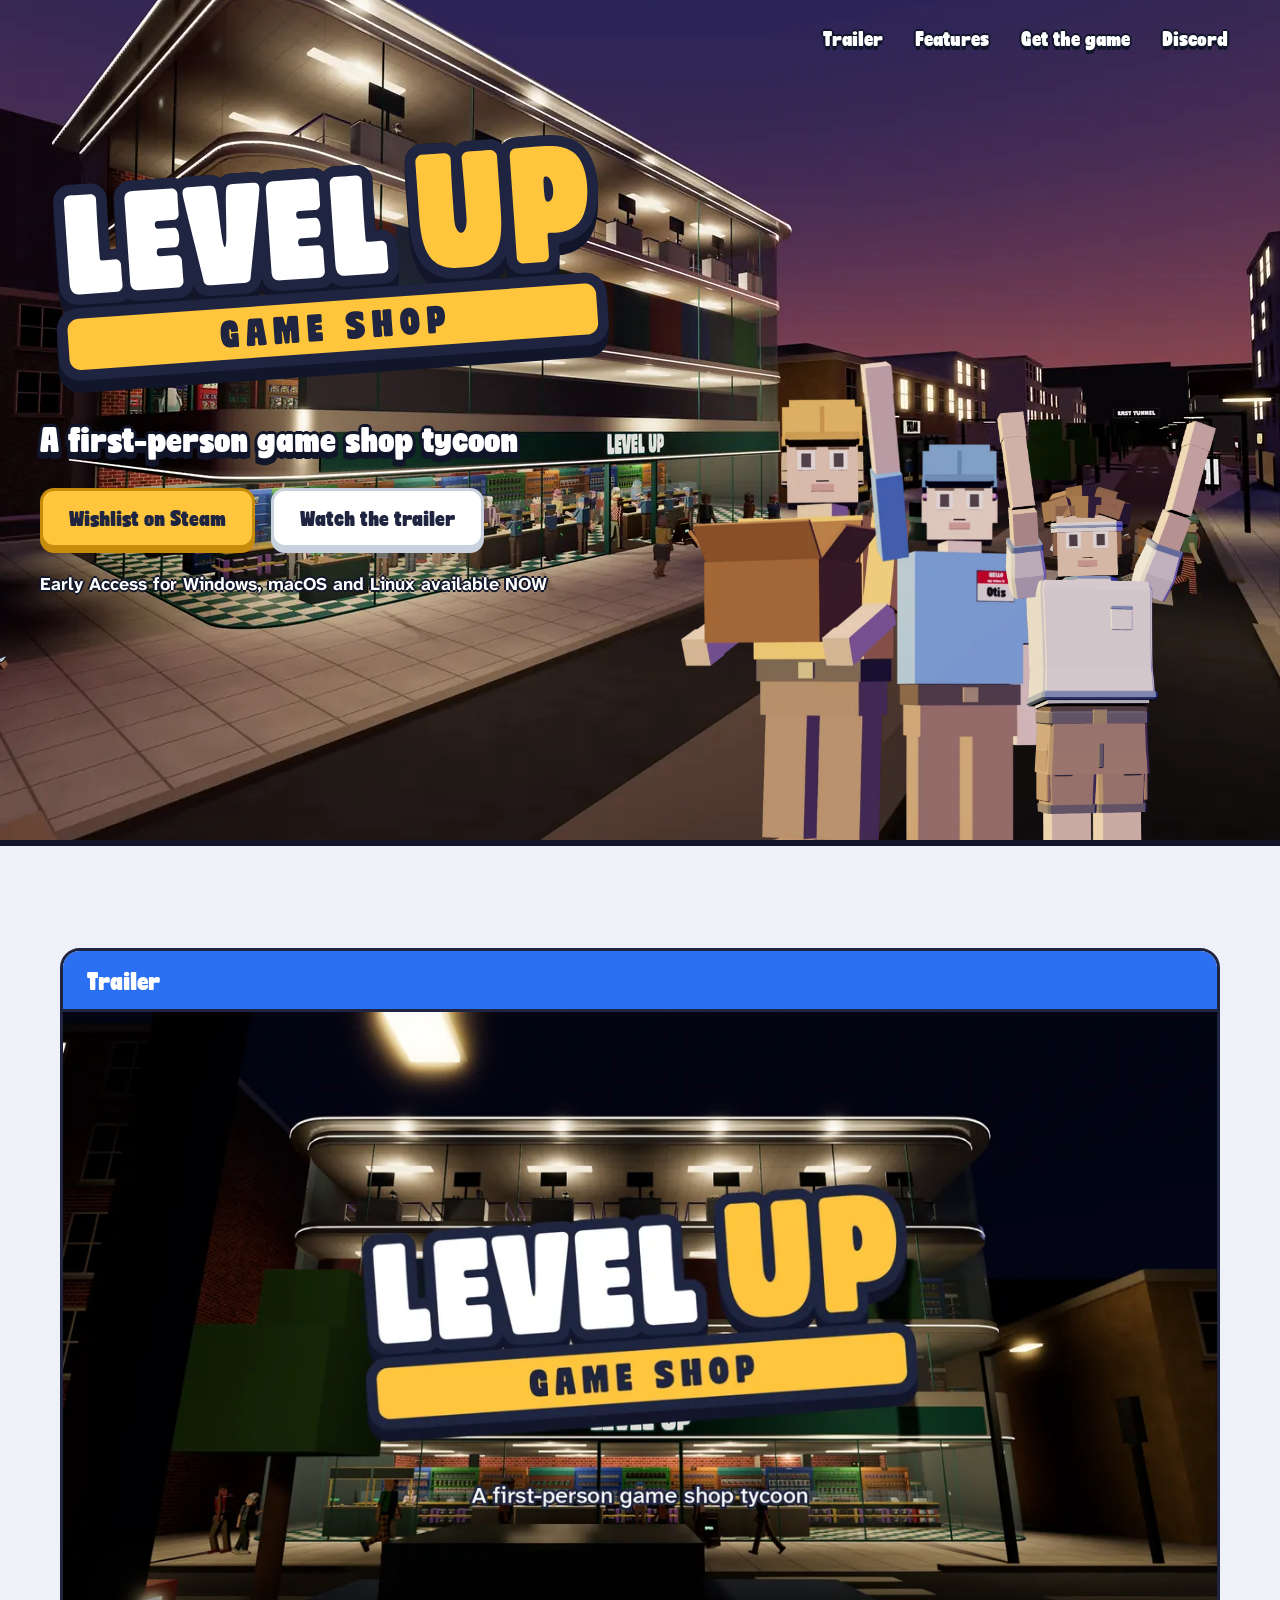
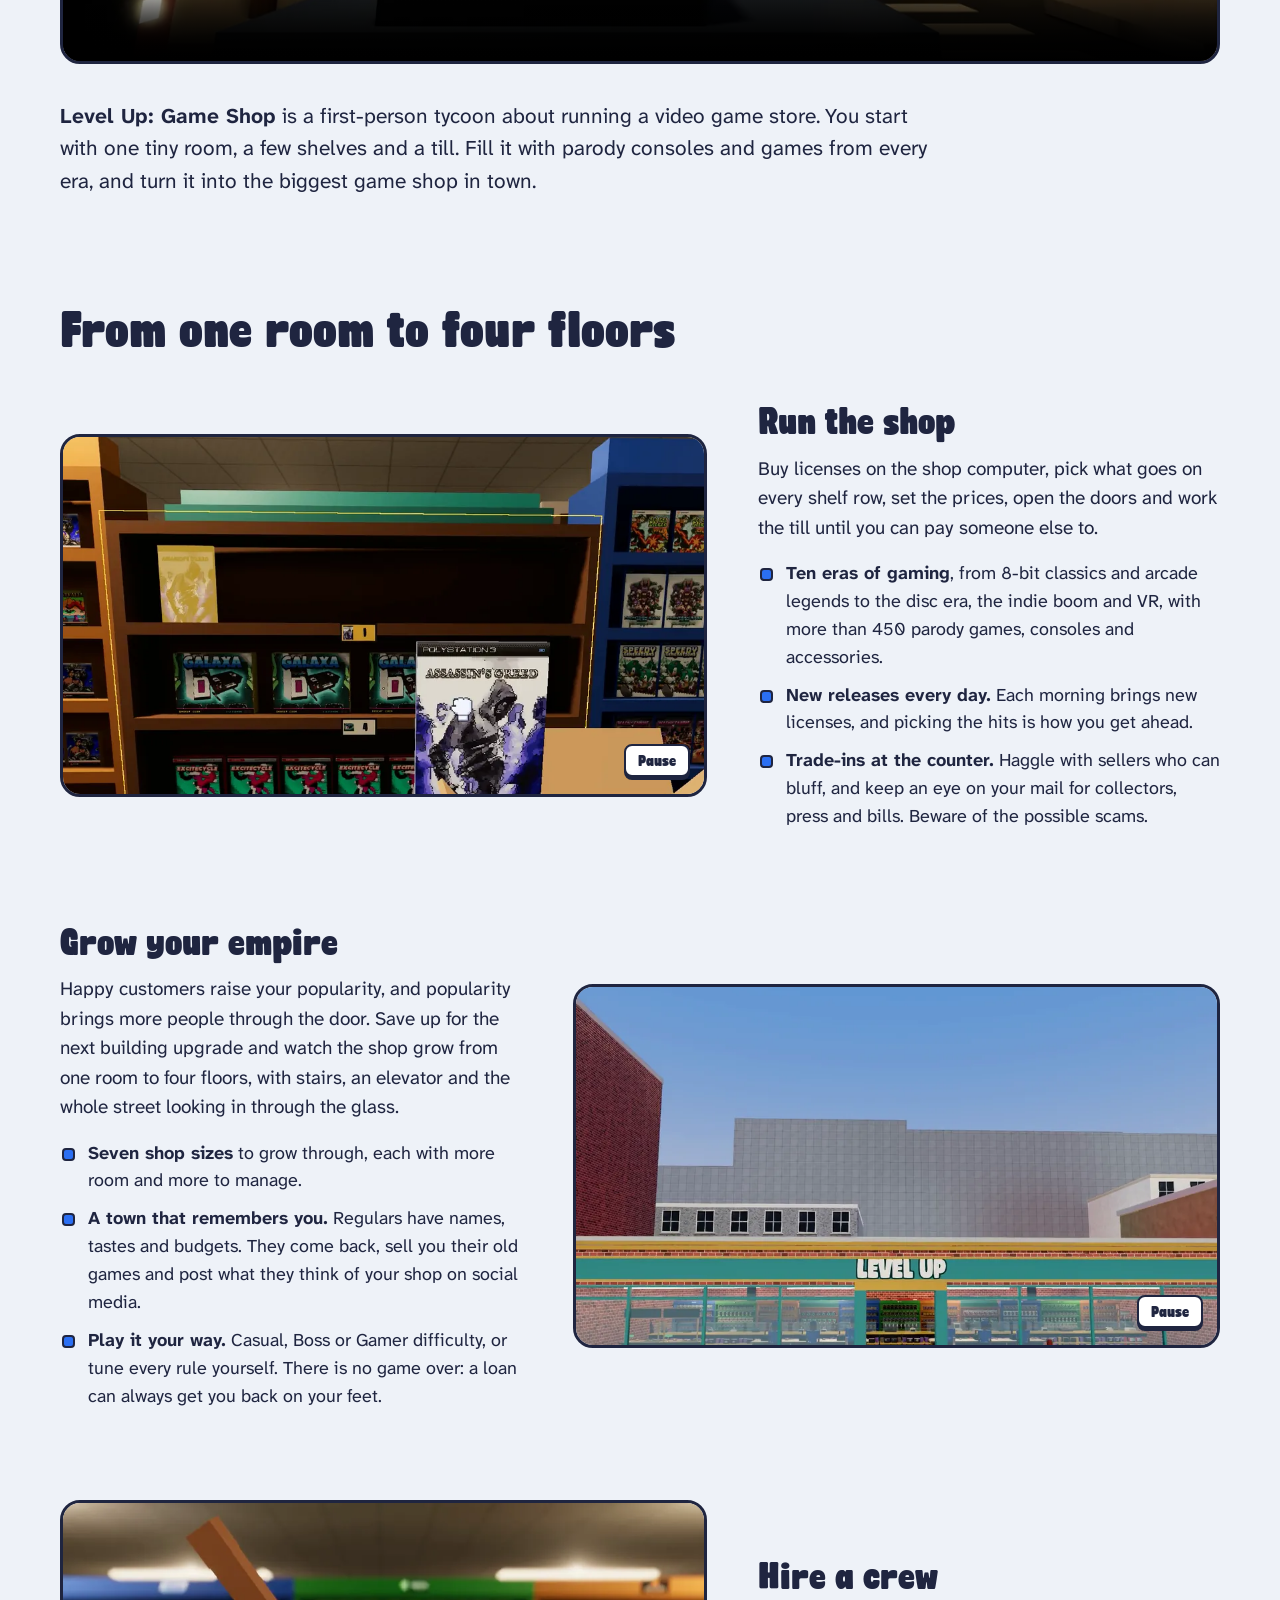
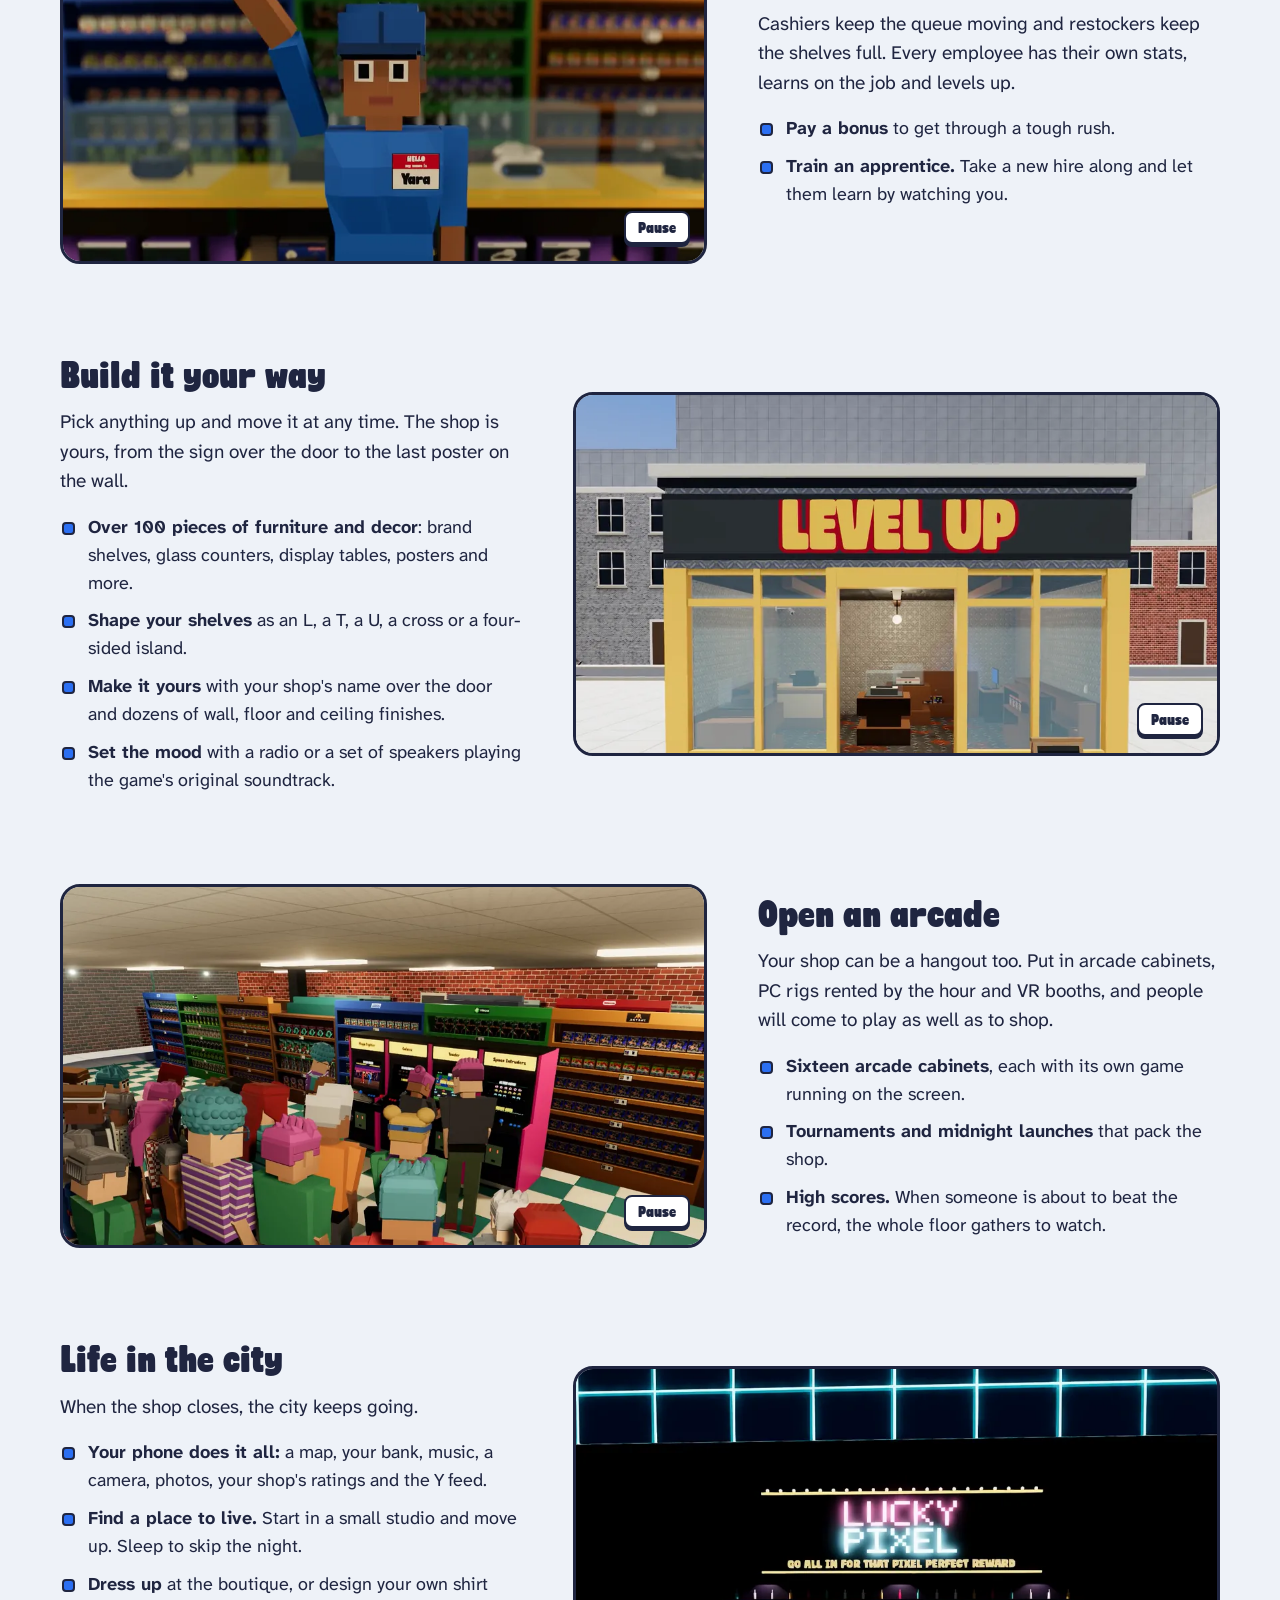
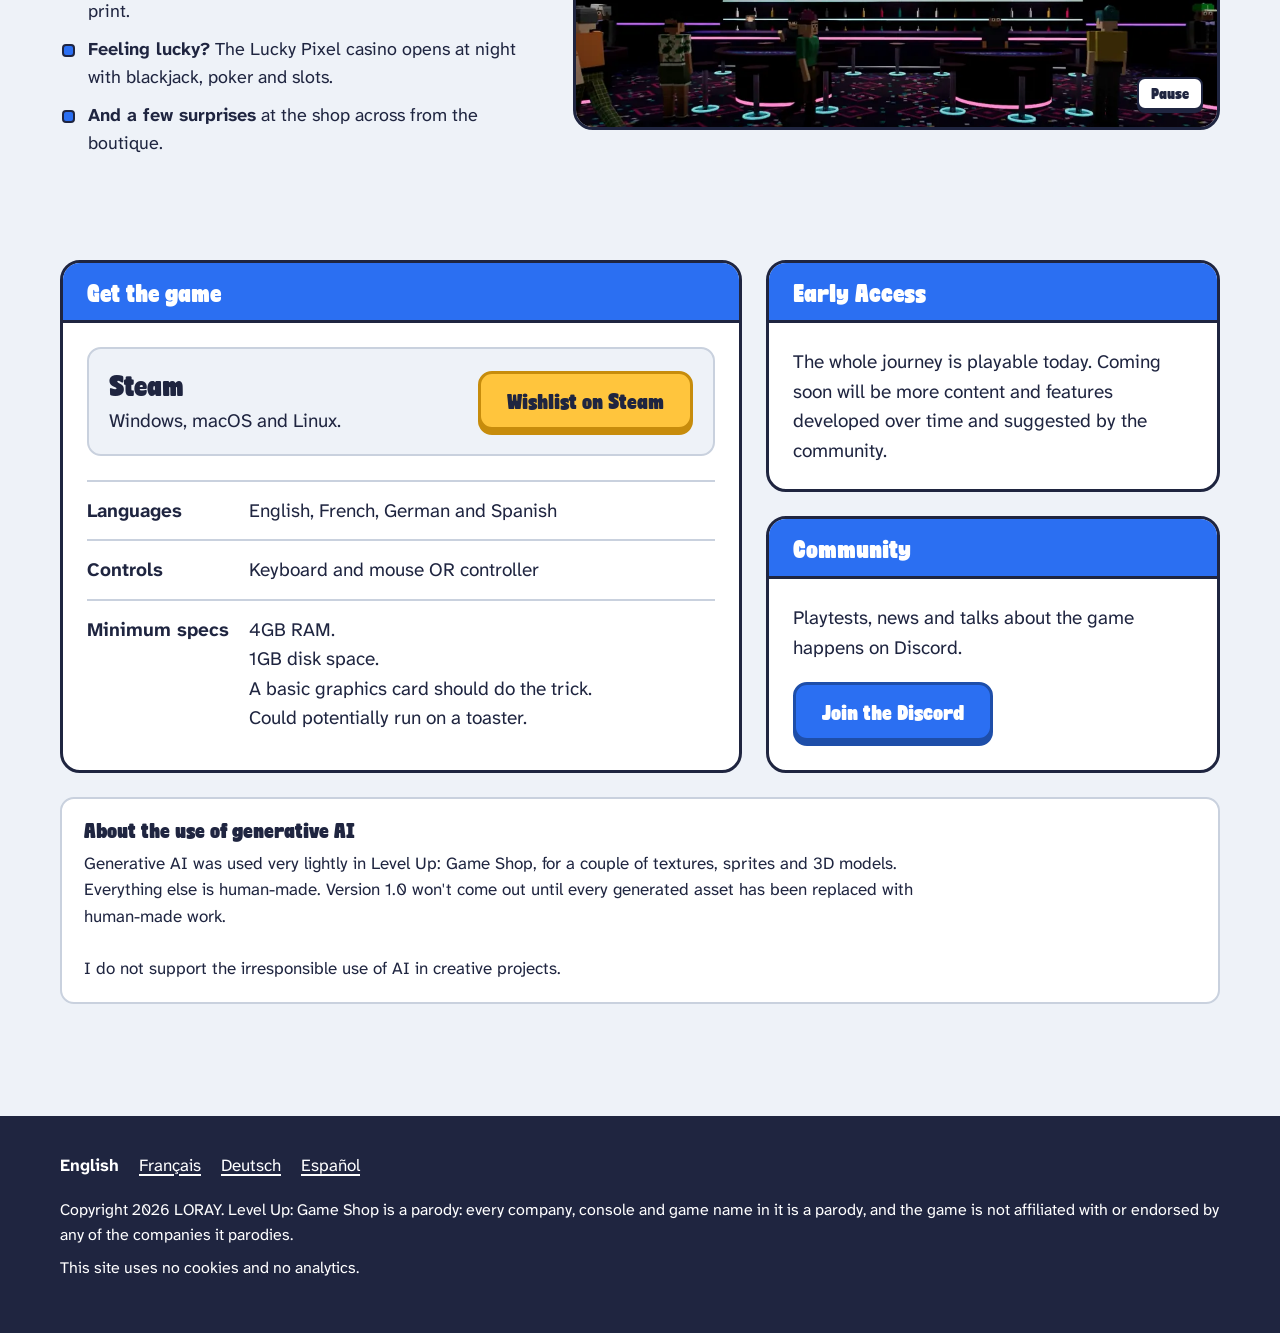
==== index.html @ 119a21a1 "First version of the website" ====
<!doctype html>
<html lang="en">

<head>
  <meta charset="utf-8">
  <meta name="viewport" content="width=device-width, initial-scale=1">
  <title data-i18n="META_TITLE">Level Up: Game Shop ~ A first-person game shop tycoon</title>
  <meta name="description" data-i18n-attr="content: META_DESCRIPTION"
    content="Open a one-room game shop and grow it into a four-floor store. Buy licenses from the 8-bit era to VR, stock the shelves, haggle over trade-ins, hire a crew and open an arcade. Coming soon to Early Access on Steam.">
  <meta name="theme-color" content="#2c2457">
  <link rel="icon" href="img/icon.svg" type="image/svg+xml">
  <link rel="icon" href="img/favicon-32.png" sizes="32x32" type="image/png">
  <link rel="apple-touch-icon" href="img/apple-touch-icon.png">
  <link rel="canonical" href="https://levelupgameshop.com/">
  <meta property="og:type" content="website">
  <meta property="og:url" content="https://levelupgameshop.com/">
  <meta property="og:title" content="Level Up: Game Shop">
  <meta property="og:description"
    content="A first-person game shop tycoon. Start with one tiny room and grow it into the biggest game shop in town.">
  <meta property="og:image" content="https://levelupgameshop.com/img/share.jpg">
  <meta property="og:image:width" content="1200">
  <meta property="og:image:height" content="630">
  <meta name="twitter:card" content="summary_large_image">
  <script src="js/i18n.js"></script>
  <link rel="preload" href="fonts/super-mellow.woff2" as="font" type="font/woff2" crossorigin>
  <link rel="stylesheet" href="css/site.css">
  <script src="js/site.js" defer></script>
</head>

<body>
  <a class="skip" href="#main" data-i18n="SKIP">Skip to content</a>

  <header class="hero" id="top">
    <img class="hero-plate" src="img/hero-1280.webp" srcset="img/hero-1280.webp 1280w, img/hero-2560.webp 2560w"
      sizes="100vw" alt="" fetchpriority="high">
    <nav class="nav" aria-label="Main" data-i18n-attr="aria-label: NAV_LABEL">
      <ul>
        <li class="nav-trailer"><a href="#trailer" data-i18n="NAV_TRAILER">Trailer</a></li>
        <li><a href="#features" data-i18n="NAV_FEATURES">Features</a></li>
        <li><a href="#get" data-i18n="NAV_GET">Get the game</a></li>
        <li><a href="https://discord.gg/MetKdqtyPT">Discord</a></li>
      </ul>
    </nav>
    <div class="pitch">
      <h1 class="logo"><img src="img/logo.svg" alt="Level Up: Game Shop" width="1266" height="637"></h1>
      <p class="tagline" data-i18n="HERO_TAGLINE">A first-person game shop tycoon</p>
      <div class="actions">
        <a class="button button-gold" href="https://store.steampowered.com/app/STEAM_APP_ID/" data-i18n="BTN_WISHLIST">Wishlist on Steam</a>
        <a class="button button-paper" href="#trailer" data-play-trailer data-i18n="BTN_TRAILER">Watch the trailer</a>
      </div>
      <p class="status" data-i18n="HERO_STATUS">Early Access for Windows, macOS and Linux available NOW</p>
    </div>
    <div class="crew" aria-hidden="true">
      <img class="crew-restocker" src="img/restocker.webp" alt="" width="348" height="900">
      <img class="crew-cashier" src="img/cashier.webp" alt="" width="259" height="900">
      <img class="crew-customer" src="img/sports_guy.webp" alt="" width="696" height="1842">
    </div>
  </header>

  <main id="main">
    <section class="section trailer" id="trailer" aria-labelledby="trailer-title">
      <div class="card">
        <h2 class="band" id="trailer-title" data-i18n="TRAILER_TITLE">Trailer</h2>
        <video class="trailer-video" controls preload="none" playsinline poster="img/trailer-poster.webp">
          <source src="video/trailer-1080p.mp4" type="video/mp4" media="(min-width: 800px)">
          <source src="video/trailer-720p.mp4" type="video/mp4">
        </video>
      </div>
      <p class="intro" data-i18n="INTRO"><strong>Level Up: Game Shop</strong> is a first-person tycoon about running a video game store.
        You start with one tiny room, a few shelves and a till. Fill it with parody consoles and games from every era,
        and turn it into the biggest game shop in town.</p>
    </section>

    <section class="section features" id="features" aria-labelledby="features-title">
      <h2 class="title" id="features-title" data-i18n="FEATURES_TITLE">From one room to four floors</h2>

      <article class="feature">
        <figure class="clip">
          <video muted loop playsinline preload="none" poster="img/run.webp" data-clip>
            <source src="video/run.mp4" type="video/mp4">
          </video>
          <button class="clip-toggle" type="button" data-play="Play" data-pause="Pause"
            data-i18n-attr="data-play: CLIP_PLAY; data-pause: CLIP_PAUSE">Pause</button>
        </figure>
        <div class="feature-text">
          <h3 data-i18n="RUN_TITLE">Run the shop</h3>
          <p data-i18n="RUN_TEXT">Buy licenses on the shop computer, pick what goes on every shelf
            row, set the prices, open the doors and work the till until you can pay someone else to.</p>
          <ul>
            <li data-i18n="RUN_1"><strong>Ten eras of gaming</strong>, from 8-bit classics and arcade legends to the disc era, the indie
              boom and VR, with more than 450 parody games, consoles and accessories.</li>
            <li data-i18n="RUN_2"><strong>New releases every day.</strong> Each morning brings new licenses, and picking the hits
              is how you get ahead.</li>
            <li data-i18n="RUN_3"><strong>Trade-ins at the counter.</strong> Haggle with sellers who can bluff, and keep an eye on your mail
              for collectors, press and bills. Beware of the possible scams.</li>
          </ul>
        </div>
      </article>

      <article class="feature">
        <figure class="clip">
          <video muted loop playsinline preload="none" poster="img/grow.webp" data-clip>
            <source src="video/grow.mp4" type="video/mp4">
          </video>
          <button class="clip-toggle" type="button" data-play="Play" data-pause="Pause"
            data-i18n-attr="data-play: CLIP_PLAY; data-pause: CLIP_PAUSE">Pause</button>
        </figure>
        <div class="feature-text">
          <h3 data-i18n="GROW_TITLE">Grow your empire</h3>
          <p data-i18n="GROW_TEXT">Happy customers raise your popularity, and popularity brings more people through the door. Save up for the
            next building upgrade and watch the shop grow from one room to four floors, with stairs, an elevator and the
            whole street looking in through the glass.</p>
          <ul>
            <li data-i18n="GROW_1"><strong>Seven shop sizes</strong> to grow through, each with more room and more to manage.</li>
            <li data-i18n="GROW_2"><strong>A town that remembers you.</strong> Regulars have names, tastes and budgets. They come back,
              sell you their old games and post what they think of your shop on social media.</li>
            <li data-i18n="GROW_3"><strong>Play it your way.</strong> Casual, Boss or Gamer difficulty, or tune every rule yourself. There
              is no game over: a loan can always get you back on your feet.</li>
          </ul>
        </div>
      </article>

      <article class="feature">
        <figure class="clip">
          <video muted loop playsinline preload="none" poster="img/crew.webp" data-clip>
            <source src="video/crew.mp4" type="video/mp4">
          </video>
          <button class="clip-toggle" type="button" data-play="Play" data-pause="Pause"
            data-i18n-attr="data-play: CLIP_PLAY; data-pause: CLIP_PAUSE">Pause</button>
        </figure>
        <div class="feature-text">
          <h3 data-i18n="CREW_TITLE">Hire a crew</h3>
          <p data-i18n="CREW_TEXT">Cashiers keep the queue moving and restockers keep the shelves full. Every employee has their own stats,
            learns on the job and levels up.</p>
          <ul>
            <li data-i18n="CREW_1"><strong>Pay a bonus</strong> to get through a tough rush.</li>
            <li data-i18n="CREW_2"><strong>Train an apprentice.</strong> Take a new hire along and let them learn by watching you.</li>
          </ul>
        </div>
      </article>

      <article class="feature">
        <figure class="clip">
          <video muted loop playsinline preload="none" poster="img/build.webp" data-clip>
            <source src="video/build.mp4" type="video/mp4">
          </video>
          <button class="clip-toggle" type="button" data-play="Play" data-pause="Pause"
            data-i18n-attr="data-play: CLIP_PLAY; data-pause: CLIP_PAUSE">Pause</button>
        </figure>
        <div class="feature-text">
          <h3 data-i18n="BUILD_TITLE">Build it your way</h3>
          <p data-i18n="BUILD_TEXT">Pick anything up and move it at any time. The shop is yours, from the sign over the door to the last poster
            on the wall.</p>
          <ul>
            <li data-i18n="BUILD_1"><strong>Over 100 pieces of furniture and decor</strong>: brand shelves, glass counters, display tables,
              posters and more.</li>
            <li data-i18n="BUILD_2"><strong>Shape your shelves</strong> as an L, a T, a U, a cross or a four-sided island.</li>
            <li data-i18n="BUILD_3"><strong>Make it yours</strong> with your shop's name over the door and dozens of wall, floor and ceiling
              finishes.</li>
            <li data-i18n="BUILD_4"><strong>Set the mood</strong> with a radio or a set of speakers playing the game's original soundtrack.
            </li>
          </ul>
        </div>
      </article>

      <article class="feature">
        <figure class="clip">
          <video muted loop playsinline preload="none" poster="img/arcade.webp" data-clip>
            <source src="video/arcade.mp4" type="video/mp4">
          </video>
          <button class="clip-toggle" type="button" data-play="Play" data-pause="Pause"
            data-i18n-attr="data-play: CLIP_PLAY; data-pause: CLIP_PAUSE">Pause</button>
        </figure>
        <div class="feature-text">
          <h3 data-i18n="ARCADE_TITLE">Open an arcade</h3>
          <p data-i18n="ARCADE_TEXT">Your shop can be a hangout too. Put in arcade cabinets, PC rigs rented by the hour and VR booths, and
            people will come to play as well as to shop.</p>
          <ul>
            <li data-i18n="ARCADE_1"><strong>Sixteen arcade cabinets</strong>, each with its own game running on the screen.</li>
            <li data-i18n="ARCADE_2"><strong>Tournaments and midnight launches</strong> that pack the shop.</li>
            <li data-i18n="ARCADE_3"><strong>High scores.</strong> When someone is about to beat the record, the whole floor gathers to
              watch.</li>
          </ul>
        </div>
      </article>

      <article class="feature">
        <figure class="clip">
          <video muted loop playsinline preload="none" poster="img/city.webp" data-clip>
            <source src="video/city.mp4" type="video/mp4">
          </video>
          <button class="clip-toggle" type="button" data-play="Play" data-pause="Pause"
            data-i18n-attr="data-play: CLIP_PLAY; data-pause: CLIP_PAUSE">Pause</button>
        </figure>
        <div class="feature-text">
          <h3 data-i18n="CITY_TITLE">Life in the city</h3>
          <p data-i18n="CITY_TEXT">When the shop closes, the city keeps going.</p>
          <ul>
            <li data-i18n="CITY_1"><strong>Your phone does it all:</strong> a map, your bank, music, a camera, photos, your shop's ratings
              and the Y feed.</li>
            <li data-i18n="CITY_2"><strong>Find a place to live.</strong> Start in a small studio and move up. Sleep to skip the night.
            </li>
            <li data-i18n="CITY_3"><strong>Dress up</strong> at the boutique, or design your own shirt print.</li>
            <li data-i18n="CITY_4"><strong>Feeling lucky?</strong> The Lucky Pixel casino opens at night with blackjack, poker and slots.
            </li>
            <li data-i18n="CITY_5"><strong>And a few surprises</strong> at the shop across from the boutique.</li>
          </ul>
        </div>
      </article>
    </section>

    <section class="section get" id="get" aria-label="Get the game" data-i18n-attr="aria-label: GET_TITLE">
      <div class="card card-store">
        <h2 class="band" data-i18n="GET_TITLE">Get the game</h2>
        <div class="card-body">
          <ul class="stores">
            <li class="store">
              <div class="store-text">
                <h3>Steam</h3>
                <p data-i18n="STEAM_PLATFORMS">Windows, macOS and Linux.</p>
              </div>
              <a class="button button-gold" href="https://store.steampowered.com/app/STEAM_APP_ID/" data-i18n="BTN_WISHLIST">Wishlist on
                Steam</a>
            </li>
          </ul>
          <dl class="facts">
            <div>
              <dt data-i18n="FACT_LANGUAGES">Languages</dt>
              <dd data-i18n="FACT_LANGUAGES_VALUE">English, French, German and Spanish</dd>
            </div>
            <div>
              <dt data-i18n="FACT_CONTROLS">Controls</dt>
              <dd data-i18n="FACT_CONTROLS_VALUE">Keyboard and mouse OR controller</dd>
            </div>
            <div>
              <dt data-i18n="FACT_SPECS">Minimum specs</dt>
              <dd data-i18n="FACT_SPECS_VALUE">4GB RAM.<br>1GB disk space.<br>A basic graphics card should do the trick.<br>Could potentially run on a toaster.</dd>
            </div>
          </dl>
        </div>
      </div>

      <div class="card">
        <h2 class="band" data-i18n="EA_TITLE">Early Access</h2>
        <div class="card-body">
          <p data-i18n="EA_TEXT">The whole journey is playable today. Coming soon will be more content and features developed over time and
            suggested by the community.</p>
        </div>
      </div>

      <div class="card">
        <h2 class="band" data-i18n="COMMUNITY_TITLE">Community</h2>
        <div class="card-body">
          <p data-i18n="COMMUNITY_TEXT">Playtests, news and talks about the game happens on Discord.</p>
          <a class="button button-chrome" href="https://discord.gg/MetKdqtyPT" data-i18n="BTN_DISCORD">Join the Discord</a>
        </div>
      </div>

      <aside class="notice" aria-labelledby="ai-title">
        <h2 class="notice-title" id="ai-title" data-i18n="AI_TITLE">About the use of generative AI</h2>
        <p data-i18n="AI_TEXT">Generative AI was used very lightly in Level Up: Game Shop, for a couple of textures, sprites and 3D
          models. Everything else is human-made. Version 1.0 won't come out until every generated asset has been replaced
          with human-made work.<br><br>I do not support the irresponsible use of AI in creative projects.</p>
      </aside>
    </section>
  </main>

  <footer class="footer">
    <nav class="languages" aria-label="Language" data-i18n-attr="aria-label: FOOTER_LANGUAGE">
      <ul>
        <li><a href="?lang=en" hreflang="en" lang="en" data-language="en">English</a></li>
        <li><a href="?lang=fr" hreflang="fr" lang="fr" data-language="fr">Français</a></li>
        <li><a href="?lang=de" hreflang="de" lang="de" data-language="de">Deutsch</a></li>
        <li><a href="?lang=es" hreflang="es" lang="es" data-language="es">Español</a></li>
      </ul>
    </nav>
    <p data-i18n="FOOTER_LEGAL">Copyright 2026 LORAY. Level Up: Game Shop is a parody: every company, console and game name in it is a parody,
      and the game is not affiliated with or endorsed by any of the companies it parodies.</p>
    <p data-i18n="FOOTER_PRIVACY">This site uses no cookies and no analytics.</p>
  </footer>
</body>

</html>
---- css/site.css ----
@font-face {
  font-family: "Super Mellow";
  src: url("../fonts/super-mellow.woff2") format("woff2");
  font-display: swap;
}

@font-face {
  font-family: "Atkinson Hyperlegible Next";
  src: url("../fonts/atkinson-hyperlegible-next.woff2") format("woff2");
  font-weight: 200 800;
  font-display: swap;
}

:root {
  --ink: #1f2540;
  --edge: #12162b;
  --paper: #ffffff;
  --frost: #eef2f8;
  --line: #c9d1de;
  --night: #2c2457;
  --chrome: #2b6ff2;
  --chrome-deep: #1e4ea9;
  --chrome-hover: #4a85f4;
  --chrome-ink: #2b6ff2;
  --gold: #ffc53d;
  --gold-deep: #c78c0c;
  --gold-hover: #ffd36b;
  --white: #ffffff;
  --display: "Super Mellow", "Arial Rounded MT Bold", system-ui, sans-serif;
  --body: "Atkinson Hyperlegible Next", system-ui, sans-serif;
  --gutter: clamp(16px, 4vw, 40px);
  --outline-text: 0 3px 0 var(--edge), 3px 0 0 var(--edge), -3px 0 0 var(--edge), 0 -3px 0 var(--edge),
    2px 2px 0 var(--edge), -2px 2px 0 var(--edge), 2px -2px 0 var(--edge), -2px -2px 0 var(--edge),
    0 7px 0 var(--edge), 3px 6px 0 var(--edge), -3px 6px 0 var(--edge);
  color-scheme: light;
}

@media (prefers-color-scheme: dark) {
  :root {
    --ink: #f3f5f9;
    --paper: #1b2030;
    --frost: #262d40;
    --line: #3b445c;
    --chrome-ink: #6e9cf6;
    color-scheme: dark;
  }
}

*,
*::before,
*::after {
  box-sizing: border-box;
}

html {
  -webkit-text-size-adjust: 100%;
}

.translating body {
  visibility: hidden;
}

@media (prefers-reduced-motion: no-preference) {
  html {
    scroll-behavior: smooth;
  }
}

body {
  margin: 0;
  background: var(--frost);
  color: var(--ink);
  font: 400 19px/1.55 var(--body);
}

img {
  pointer-events: none;
  -khtml-user-select: none;
  -o-user-select: none;
  -moz-user-select: none;
  -webkit-user-select: none;
  user-select: none;
}

img,
video {
  max-width: 100%;
}

a {
  color: var(--chrome-ink);
  text-decoration-thickness: 2px;
  text-underline-offset: 3px;
}

:focus-visible {
  outline: 3px solid var(--chrome-ink);
  outline-offset: 4px;
  border-radius: 6px;
}

::selection {
  background: var(--chrome);
  color: var(--white);
}

.skip {
  position: absolute;
  left: 16px;
  top: -80px;
  z-index: 10;
  padding: 10px 16px;
  background: var(--paper);
  color: var(--ink);
  border: 3px solid var(--ink);
  border-radius: 10px;
  font: 18px/1 var(--display);
  text-decoration: none;
}

.skip:focus {
  top: 16px;
}

.button {
  --fill: var(--paper);
  --shade: var(--line);
  --hover: var(--frost);
  --on: var(--ink);
  display: inline-block;
  margin-bottom: 5px;
  padding: 15px 26px 14px;
  border: 3px solid var(--shade);
  border-radius: 14px;
  background: var(--fill);
  box-shadow: 0 5px 0 var(--shade);
  color: var(--on);
  font: 22px/1.1 var(--display);
  text-align: center;
  text-decoration: none;
  cursor: pointer;
  transition: background-color 80ms linear;
}

.button:hover {
  background: var(--hover);
}

.button:active {
  transform: translateY(5px);
  box-shadow: 0 0 0 var(--shade);
}

.button-gold {
  --fill: var(--gold);
  --shade: var(--gold-deep);
  --hover: var(--gold-hover);
  --on: #1f2540;
}

.button-chrome {
  --fill: var(--chrome);
  --shade: var(--chrome-deep);
  --hover: var(--chrome-hover);
  --on: var(--white);
}

.hero {
  position: relative;
  isolation: isolate;
  display: grid;
  grid-template-rows: auto 1fr;
  min-height: clamp(640px, 94vh, 980px);
  overflow: hidden;
  background: var(--night);
  border-bottom: 6px solid var(--edge);
}

.hero :focus-visible {
  outline-color: var(--white);
}

.hero-plate {
  position: absolute;
  inset: 0;
  z-index: -2;
  width: 100%;
  height: 100%;
  object-fit: cover;
  object-position: 40% 62%;
}

.nav {
  padding: 20px var(--gutter);
}

.nav ul {
  display: flex;
  flex-wrap: wrap;
  justify-content: flex-end;
  gap: 4px 8px;
  margin: 0;
  padding: 0;
  list-style: none;
}

.nav a {
  display: block;
  padding: 6px 12px;
  color: var(--white);
  font: 21px/1.2 var(--display);
  text-decoration: none;
  text-shadow: 0 2px 0 var(--edge), 2px 0 0 var(--edge), -2px 0 0 var(--edge), 0 -2px 0 var(--edge),
    0 4px 0 var(--edge);
}

.nav a:hover {
  color: var(--gold);
}

.pitch {
  align-self: start;
  width: min(100%, max(680px, 46vw));
  padding: clamp(8px, 4vh, 56px) var(--gutter) 40px;
}

.logo {
  margin: 0;
}

.logo img {
  display: block;
  width: 100%;
  height: auto;
  margin-left: -1.5%;
}

.tagline {
  margin: 4px 0 28px;
  color: var(--white);
  font: clamp(26px, 3.2vw, 36px)/1.15 var(--display);
  text-shadow: var(--outline-text);
}

.actions {
  display: flex;
  flex-wrap: wrap;
  gap: 12px 16px;
}

.status {
  margin: 18px 0 0;
  color: var(--white);
  font-weight: 700;
  font-size: 18px;
  text-shadow: 0 2px 0 var(--edge), 2px 0 0 var(--edge), -2px 0 0 var(--edge), 0 -2px 0 var(--edge);
}

.crew {
  position: absolute;
  right: clamp(0px, 5vw, 96px);
  bottom: 0;
  z-index: -1;
  --crew-height: min(70vh, 660px);
  display: flex;
  align-items: flex-end;
  height: var(--crew-height);
  transform: translateY(24%);
  pointer-events: none;
}

.crew img {
  width: auto;
  height: 100%;
}

.crew .crew-restocker {
  height: 94%;
  margin-right: calc(var(--crew-height) * -0.08);
}

.crew .crew-customer {
  height: 92%;
  margin-left: calc(var(--crew-height) * -0.07);
}

@media (prefers-reduced-motion: no-preference) {
  .js .crew img {
    transform: translateY(100%);
  }

  .js .crew.is-up img {
    animation: rise 680ms cubic-bezier(0.2, 1.4, 0.45, 1) both;
  }

  .js .crew.is-up .crew-cashier {
    animation-delay: 250ms;
  }

  .js .crew.is-up .crew-restocker {
    animation-delay: 400ms;
  }

  .js .crew.is-up .crew-customer {
    animation-delay: 550ms;
  }
}

@keyframes rise {
  from {
    transform: translateY(100%);
  }

  to {
    transform: none;
  }
}

.section {
  max-width: 1240px;
  margin: 0 auto;
  padding: clamp(56px, 8vw, 104px) var(--gutter) 0;
}

.card {
  overflow: hidden;
  background: var(--paper);
  border: 3px solid var(--ink);
  border-radius: 20px;
}

.band {
  margin: 0;
  padding: 14px 24px 12px;
  background: var(--chrome);
  border-bottom: 3px solid var(--ink);
  color: var(--white);
  font: 400 26px/1.2 var(--display);
}

.card-body {
  padding: 24px;
}

.card-body > p {
  margin: 0 0 20px;
}

.card-body > p:last-child {
  margin-bottom: 0;
}

.trailer-video {
  display: block;
  width: 100%;
  aspect-ratio: 16 / 9;
  background: var(--edge);
}

.intro {
  max-width: 62ch;
  margin: 36px 0 0;
  font-size: 21px;
}

.title {
  margin: 0 0 44px;
  font: 400 clamp(36px, 5vw, 52px)/1.08 var(--display);
}

.feature {
  display: grid;
  grid-template-columns: minmax(0, 7fr) minmax(0, 5fr);
  align-items: center;
  gap: 28px clamp(24px, 4vw, 56px);
  margin-bottom: clamp(56px, 7vw, 96px);
}

.feature:nth-of-type(even) {
  grid-template-columns: minmax(0, 5fr) minmax(0, 7fr);
}

.feature:nth-of-type(even) .clip {
  order: 2;
}

.feature:last-child {
  margin-bottom: 0;
}

.clip {
  position: relative;
  margin: 0;
  overflow: hidden;
  aspect-ratio: 16 / 9;
  background: var(--edge);
  border: 3px solid var(--ink);
  border-radius: 20px;
}

.clip video {
  display: block;
  width: 100%;
  height: 100%;
  object-fit: cover;
}

.clip-toggle {
  position: absolute;
  right: 14px;
  bottom: 17px;
  padding: 7px 12px 6px;
  background: #ffffff;
  border: 2px solid #1f2540;
  border-radius: 8px;
  box-shadow: 0 3px 0 #1f2540;
  color: #1f2540;
  font: 16px/1 var(--display);
  cursor: pointer;
}

.clip-toggle:hover {
  background: #eef2f8;
}

.clip-toggle:active {
  transform: translateY(3px);
  box-shadow: 0 0 0 #1f2540;
}

.clip-toggle:focus-visible {
  outline-color: var(--white);
}

.feature-text h3 {
  margin: 0 0 12px;
  font: 400 clamp(30px, 3.4vw, 38px)/1.1 var(--display);
}

.feature-text p {
  margin: 0 0 18px;
}

.feature-text ul {
  display: grid;
  gap: 10px;
  margin: 0;
  padding: 0;
  list-style: none;
  font-size: 18px;
}

.feature-text li {
  position: relative;
  padding-left: 28px;
}

.feature-text li::before {
  content: "";
  position: absolute;
  left: 2px;
  top: 0.45em;
  width: 13px;
  height: 13px;
  background: var(--chrome);
  border: 2px solid var(--ink);
  border-radius: 4px;
}

.get {
  display: grid;
  grid-template-columns: minmax(0, 3fr) minmax(0, 2fr);
  gap: 24px;
  padding-bottom: clamp(64px, 9vw, 112px);
}

.card-store {
  grid-row: span 2;
}

.notice {
  grid-column: 1 / -1;
  padding: 18px 22px 20px;
  background: var(--paper);
  border: 2px solid var(--line);
  border-radius: 14px;
  font-size: 17px;
}

.notice-title {
  margin: 0 0 6px;
  font: 400 22px/1.2 var(--display);
}

.notice p {
  max-width: 78ch;
  margin: 0;
}

.stores {
  display: grid;
  gap: 12px;
  margin: 0;
  padding: 0;
  list-style: none;
}

.store {
  display: flex;
  flex-wrap: wrap;
  align-items: center;
  justify-content: space-between;
  gap: 16px 24px;
  padding: 20px 20px 18px;
  background: var(--frost);
  border: 2px solid var(--line);
  border-radius: 14px;
}

.store h3 {
  margin: 0;
  font: 400 30px/1.1 var(--display);
}

.store p {
  margin: 4px 0 0;
}

.facts {
  display: grid;
  grid-template-columns: max-content minmax(0, 1fr);
  margin: 24px 0 0;
}

.facts div {
  display: grid;
  grid-column: 1 / -1;
  grid-template-columns: subgrid;
  gap: 4px 20px;
  padding: 14px 0;
  border-top: 2px solid var(--line);
}

.facts div:last-child {
  padding-bottom: 0;
}

.facts dt {
  font-weight: 700;
}

.facts dd {
  margin: 0;
}

.footer {
  padding: 36px var(--gutter) 44px;
  background: var(--ink);
  color: var(--paper);
  font-size: 16px;
}

.footer p {
  max-width: 1160px;
  margin: 0 auto 8px;
}

.languages ul {
  display: flex;
  flex-wrap: wrap;
  gap: 4px 20px;
  max-width: 1160px;
  margin: 0 auto 20px;
  padding: 0;
  list-style: none;
}

.languages a {
  color: inherit;
  font-size: 17px;
}

.languages a[aria-current] {
  font-weight: 700;
  text-decoration: none;
}

@media (prefers-color-scheme: dark) {
  .footer {
    background: var(--edge);
    color: var(--ink);
  }
}

@media (max-width: 900px) {
  .feature,
  .feature:nth-of-type(even),
  .get {
    grid-template-columns: minmax(0, 1fr);
  }

  .feature:nth-of-type(even) .clip {
    order: 0;
  }

  .card-store {
    grid-row: auto;
  }
}

@media (max-width: 760px) {
  .hero {
    grid-template-rows: auto auto 1fr;
    min-height: max(100svh, 640px);
  }

  .hero-plate {
    object-position: 30% 50%;
  }

  .nav ul {
    justify-content: center;
  }

  .nav a {
    font-size: 18px;
    padding: 6px 7px;
  }

  .nav-trailer {
    display: none;
  }

  .pitch {
    justify-self: center;
    padding: 4px var(--gutter) 24px;
    text-align: center;
  }

  .tagline {
    font-size: clamp(22px, 6.6vw, 36px);
  }

  .logo img {
    margin: 0 auto;
  }

  .actions {
    justify-content: center;
  }

  .crew {
    --crew-height: min(46svh, 400px, 96vw);
    position: relative;
    right: auto;
    justify-self: center;
    align-self: end;
    transform: translateY(22%);
  }

  .facts {
    grid-template-columns: minmax(0, 1fr);
  }

  .card-body,
  .store {
    padding: 18px;
  }
}

.lost .section {
  display: grid;
  place-items: center;
  min-height: 100svh;
  padding-bottom: clamp(56px, 8vw, 104px);
}

.lost-card {
  width: min(100%, 520px);
}
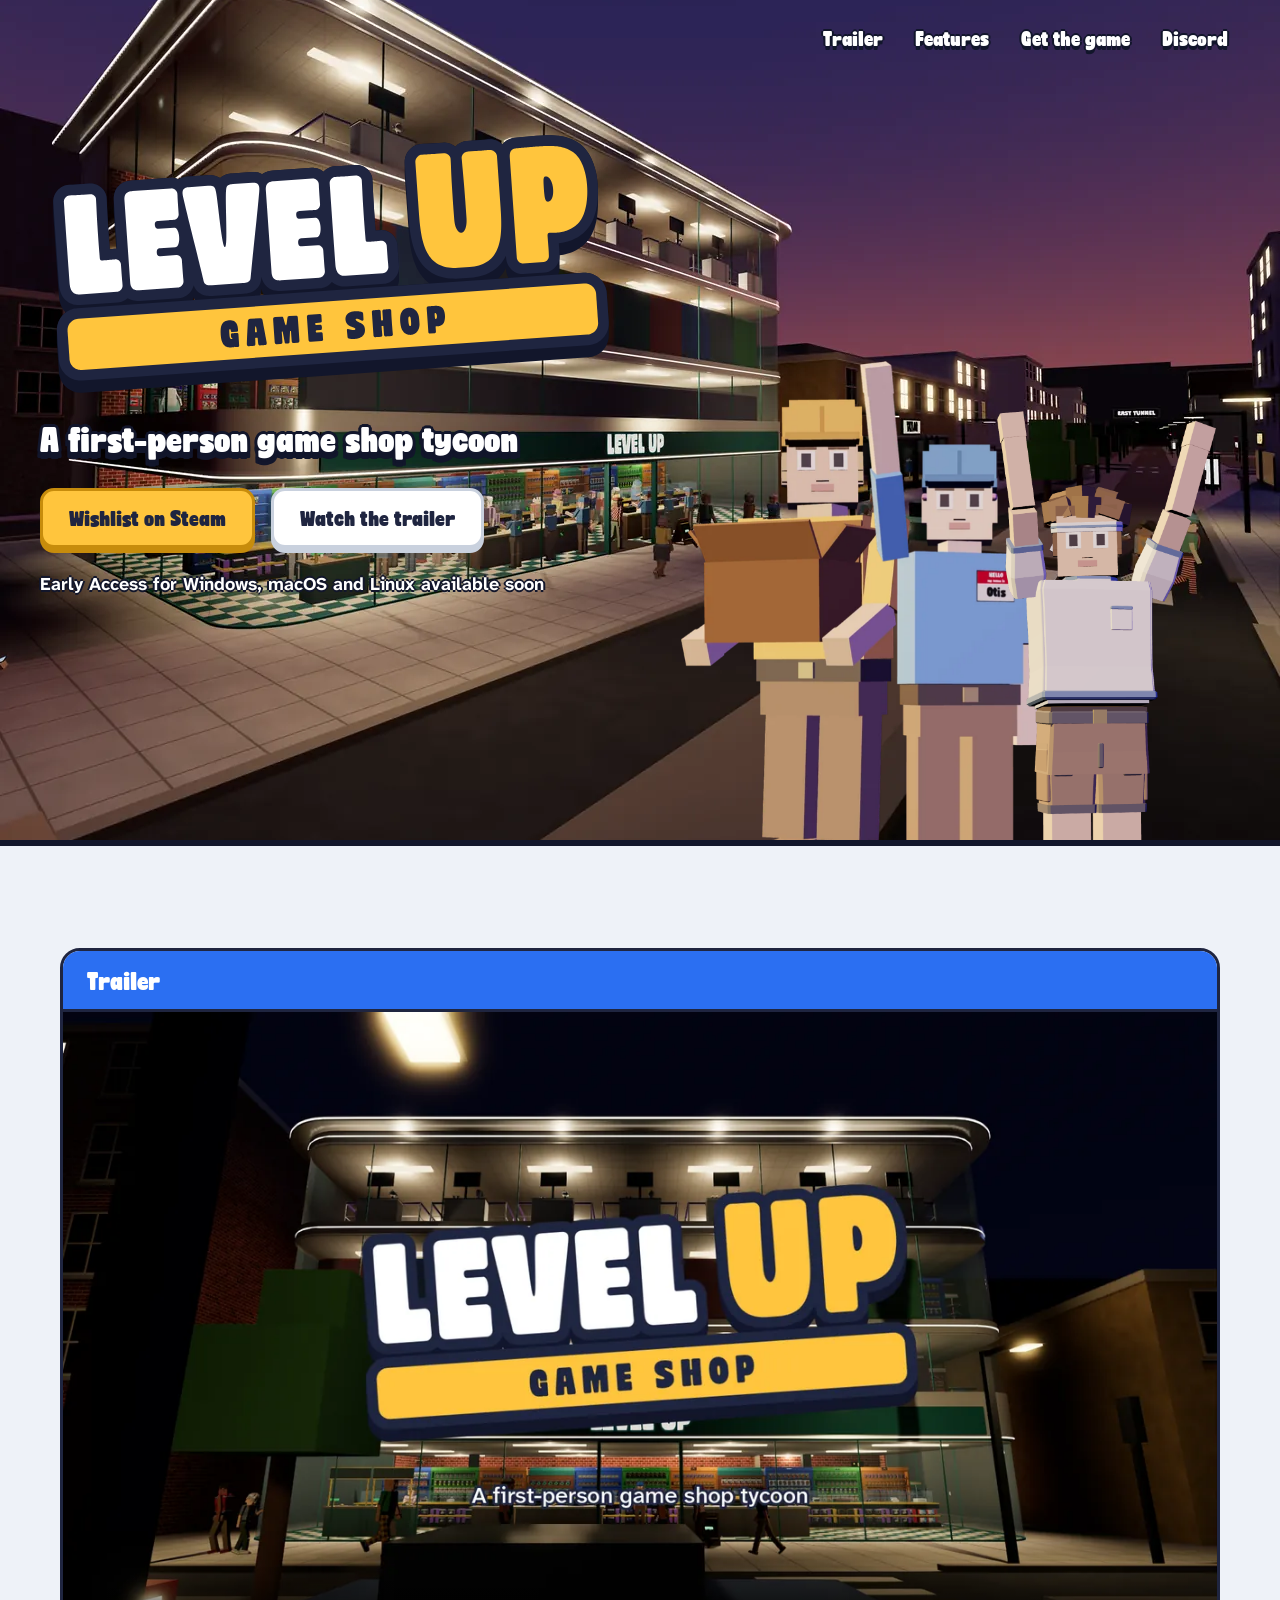
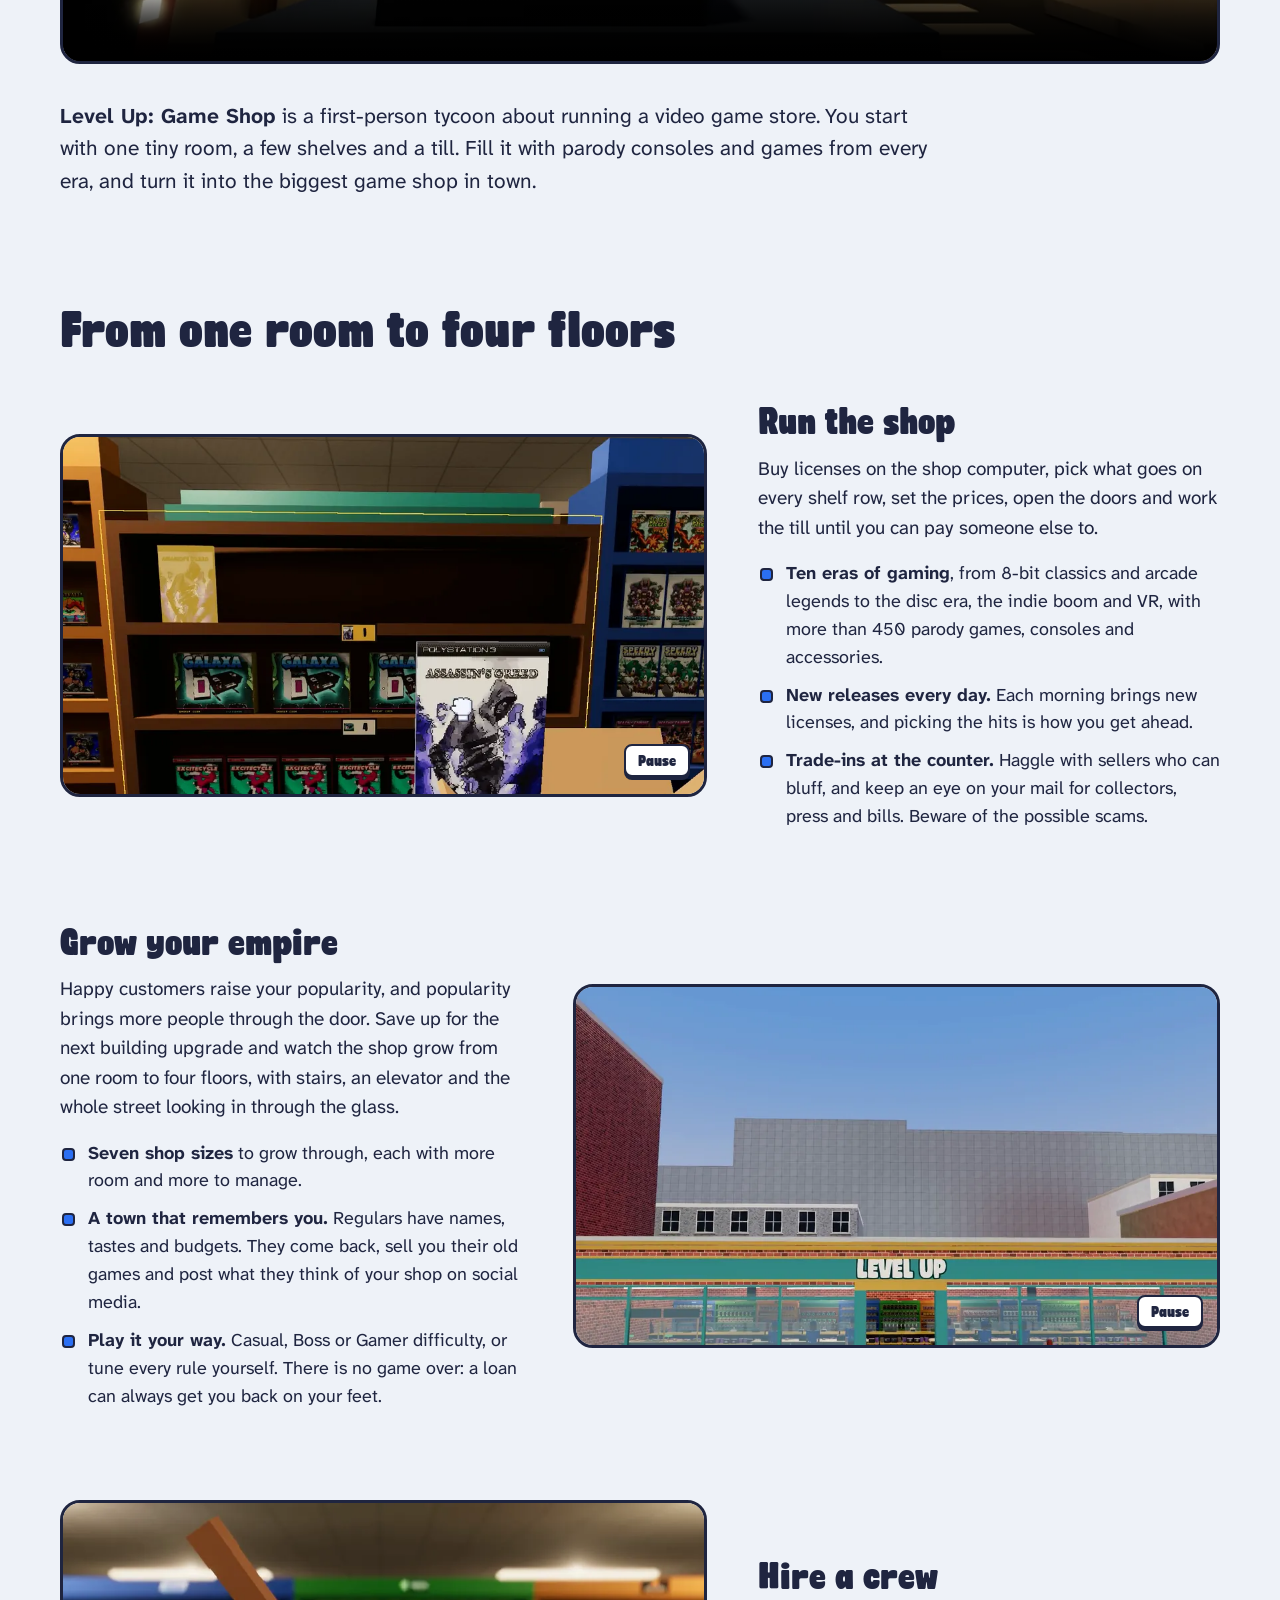
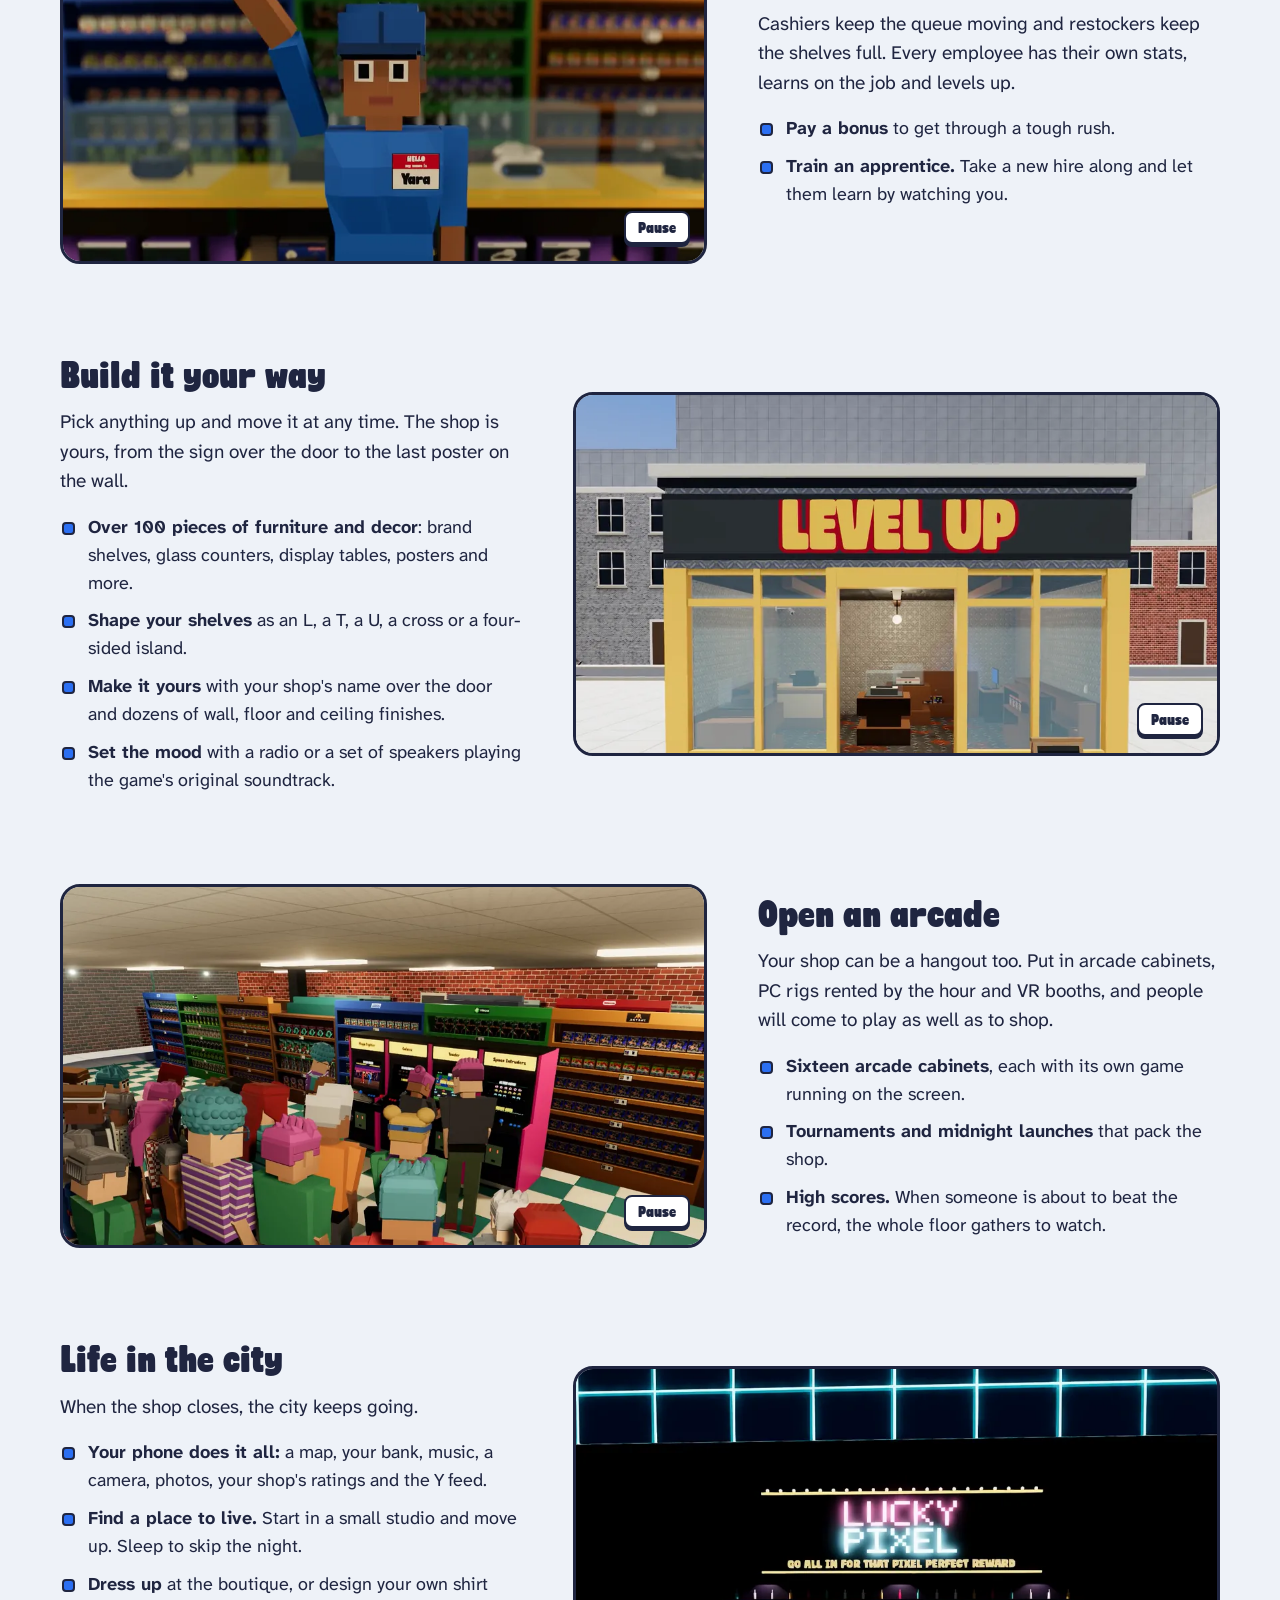
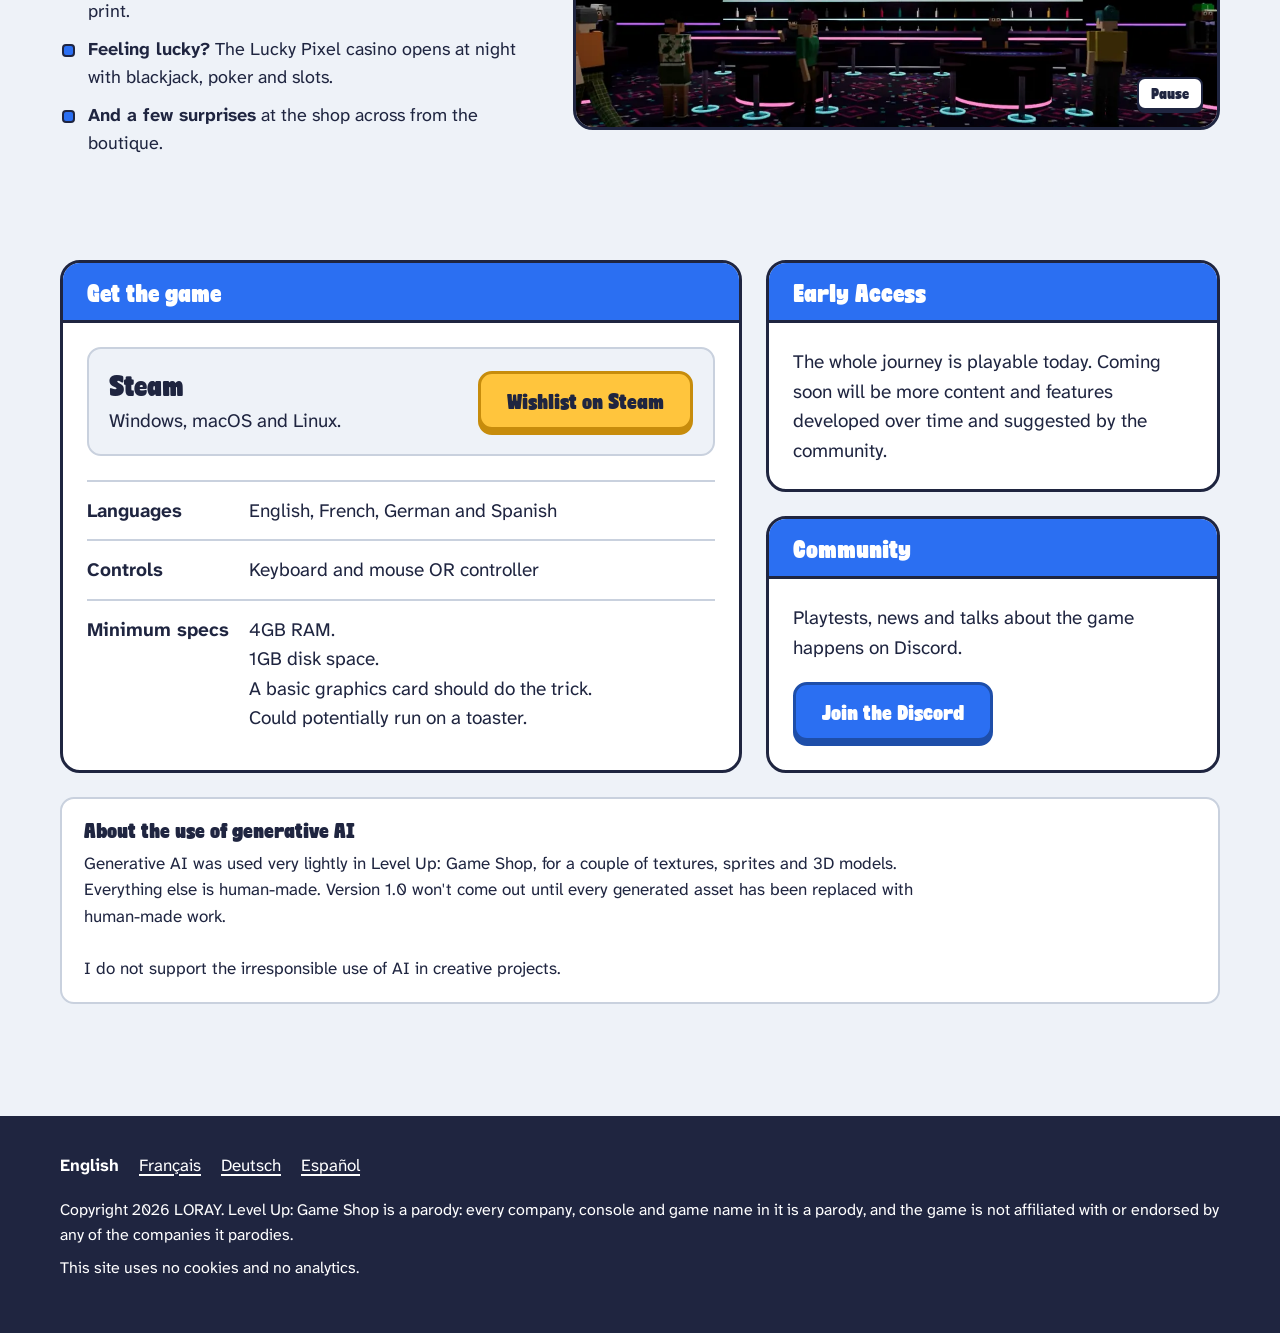
==== commit 61530121: "[FIX] soon" ====
--- a/index.html
+++ b/index.html
@@ -48,7 +48,7 @@
         <a class="button button-gold" href="https://store.steampowered.com/app/STEAM_APP_ID/" data-i18n="BTN_WISHLIST">Wishlist on Steam</a>
         <a class="button button-paper" href="#trailer" data-play-trailer data-i18n="BTN_TRAILER">Watch the trailer</a>
       </div>
-      <p class="status" data-i18n="HERO_STATUS">Early Access for Windows, macOS and Linux available NOW</p>
+      <p class="status" data-i18n="HERO_STATUS">Early Access for Windows, macOS and Linux available soon</p>
     </div>
     <div class="crew" aria-hidden="true">
       <img class="crew-restocker" src="img/restocker.webp" alt="" width="348" height="900">
